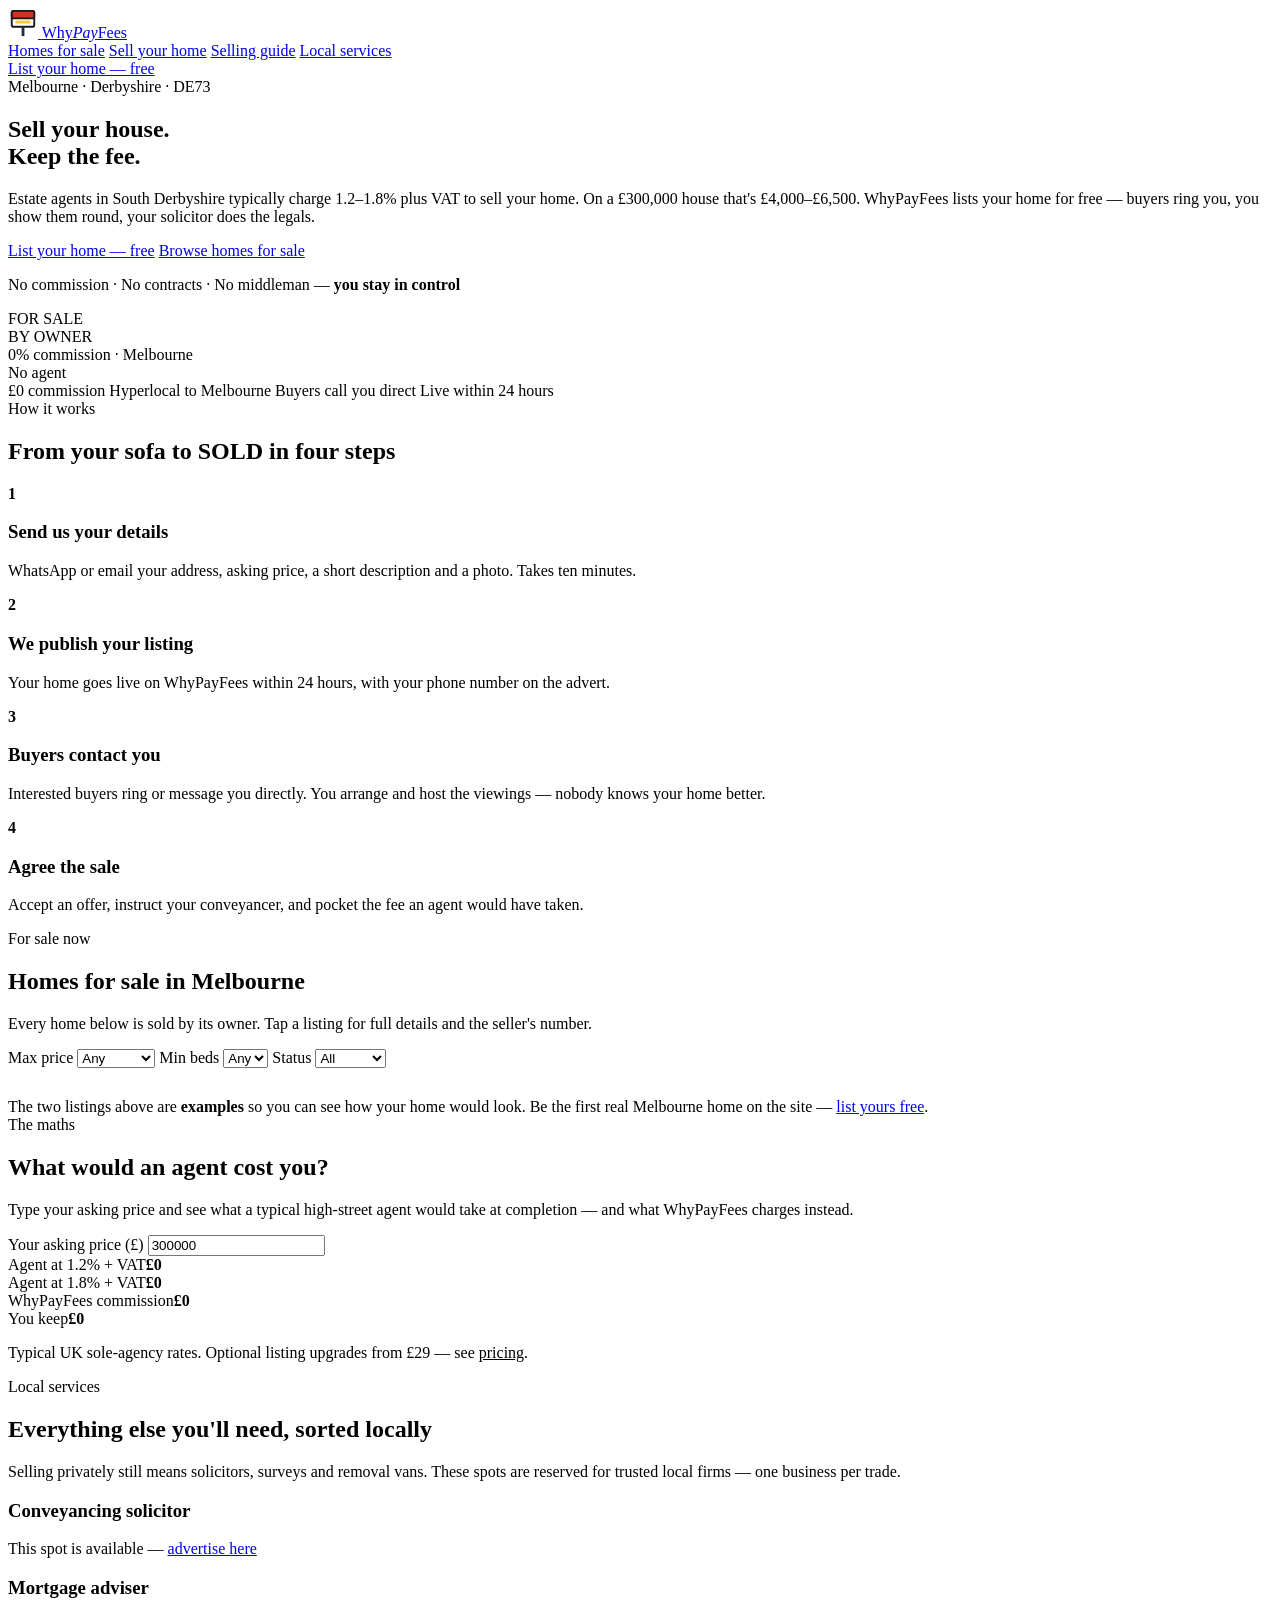
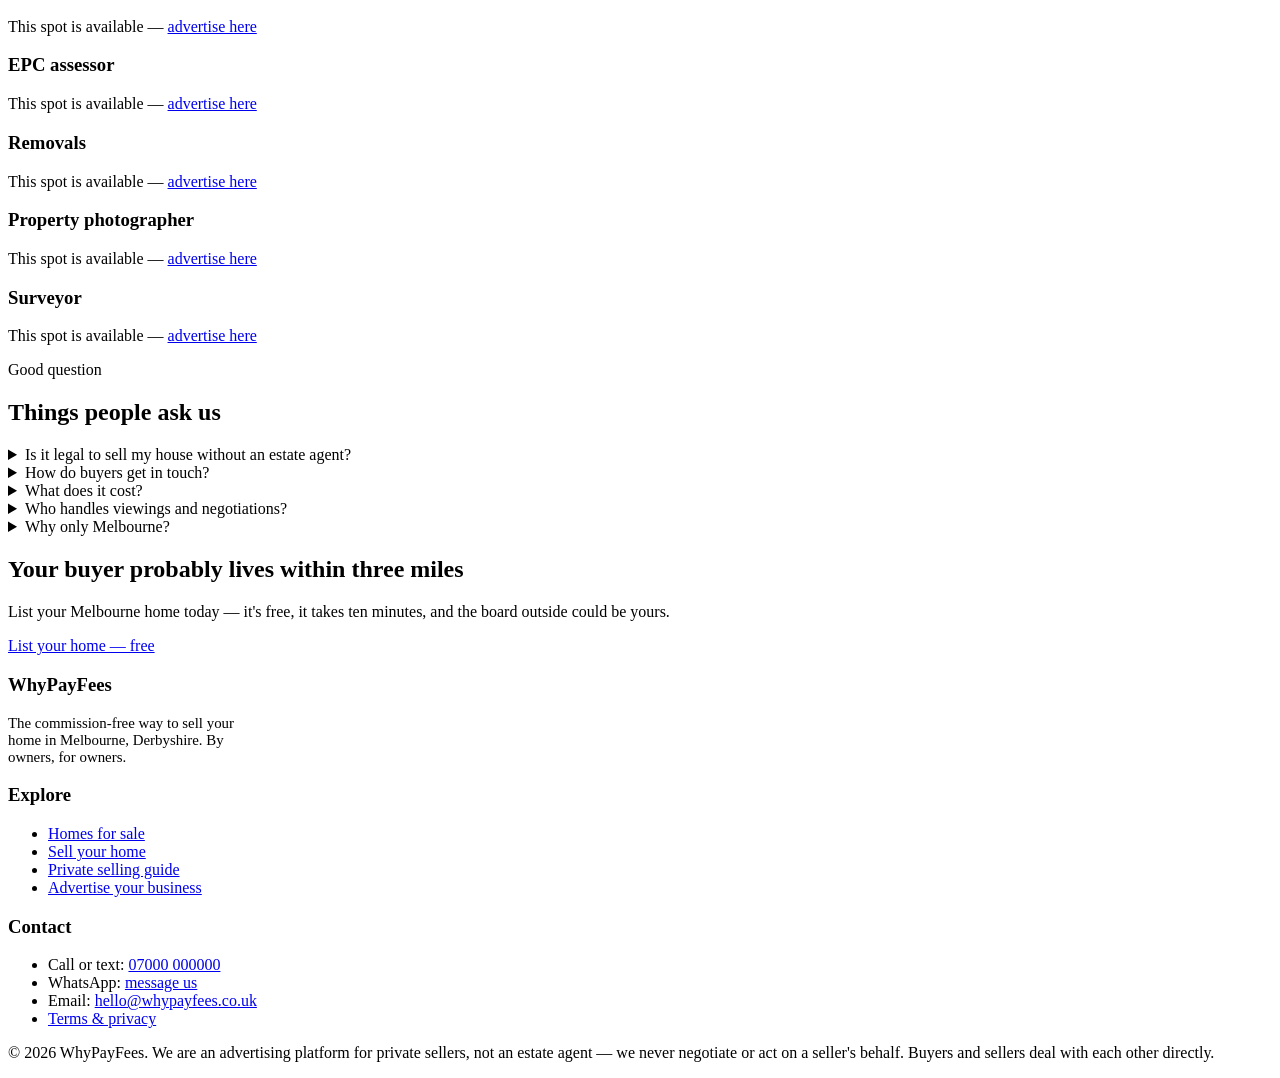
==== index.html @ 31cc15c2 "Add files via upload" ====
<!DOCTYPE html>
<html lang="en-GB">
<head>
<meta charset="UTF-8">
<meta name="viewport" content="width=device-width, initial-scale=1.0">
<title>WhyPayFees — Sell Your House Without an Estate Agent in Melbourne, Derbyshire</title>
<meta name="description" content="Melbourne's commission-free property site. List your home from £0, talk to buyers directly and keep thousands in estate agent fees. Hyperlocal to Melbourne, Derbyshire DE73.">
<link rel="canonical" href="https://whypayfees.co.uk/">
<meta property="og:title" content="WhyPayFees — Sell your house, pay no agent">
<meta property="og:description" content="Melbourne, Derbyshire's commission-free way to sell your home. Buyers call you direct.">
<meta property="og:type" content="website">
<meta property="og:url" content="https://whypayfees.co.uk/">
<link rel="icon" type="image/svg+xml" href="favicon.svg">
<link rel="preconnect" href="https://fonts.googleapis.com">
<link rel="preconnect" href="https://fonts.gstatic.com" crossorigin>
<link href="https://fonts.googleapis.com/css2?family=Atkinson+Hyperlegible:ital,wght@0,400;0,700;1,400&family=Bricolage+Grotesque:opsz,wght@12..96,400;12..96,700;12..96,800&display=swap" rel="stylesheet">
<link rel="stylesheet" href="css/style.css">
<script type="application/ld+json">
{
  "@context": "https://schema.org",
  "@type": "WebSite",
  "name": "WhyPayFees",
  "url": "https://whypayfees.co.uk/",
  "description": "Commission-free private house sales in Melbourne, Derbyshire."
}
</script>
</head>
<body>

<header>
  <div class="wrap nav">
    <a class="logo" href="index.html" aria-label="WhyPayFees home">
      <svg width="30" height="30" viewBox="0 0 64 64" aria-hidden="true"><rect x="8" y="6" width="48" height="34" rx="4" fill="#fff" stroke="#16191d" stroke-width="4"/><rect x="8" y="6" width="48" height="16" rx="4" fill="#d7301f" stroke="#16191d" stroke-width="4"/><rect x="29" y="40" width="6" height="20" fill="#1c2e4a"/><rect x="16" y="27" width="32" height="6" fill="#ffc72c"/></svg>
      <span>Why<em>Pay</em>Fees</span>
    </a>
    <nav class="nav-links" aria-label="Main">
      <a href="index.html#homes">Homes for sale</a>
      <a href="sell.html">Sell your home</a>
      <a href="guide.html">Selling guide</a>
      <a href="advertise.html">Local services</a>
    </nav>
    <a class="btn btn-red small nav-cta" href="sell.html">List your home — free</a>
  </div>
</header>

<main>

<!-- ============ HERO ============ -->
<section class="hero">
  <div class="wrap">
    <div class="hero-copy">
      <span class="eyebrow">Melbourne · Derbyshire · DE73</span>
      <h1>Sell your house.<br>Keep the fee.</h1>
      <p class="lede">Estate agents in South Derbyshire typically charge 1.2–1.8% plus VAT to sell your home. On a £300,000 house that's £4,000–£6,500. WhyPayFees lists your home for free — buyers ring you, you show them round, your solicitor does the legals.</p>
      <div class="btn-row">
        <a class="btn btn-red" href="sell.html">List your home — free</a>
        <a class="btn btn-ghost" href="#homes">Browse homes for sale</a>
      </div>
      <p class="hero-points">No commission · No contracts · No middleman — <strong>you stay in control</strong></p>
    </div>
    <div class="board-scene" aria-hidden="true">
      <div>
        <div class="board">
          <div class="board-band">FOR SALE</div>
          <div class="board-mid">BY OWNER</div>
          <div class="board-foot">0% commission · Melbourne</div>
          <div class="board-sticker">No agent</div>
        </div>
        <div class="post"></div>
      </div>
      <div class="grass"></div>
    </div>
  </div>
</section>

<div class="strip">
  <div class="wrap">
    <span>£0 commission</span>
    <span>Hyperlocal to Melbourne</span>
    <span>Buyers call you direct</span>
    <span>Live within 24 hours</span>
  </div>
</div>

<!-- ============ HOW IT WORKS ============ -->
<section>
  <div class="wrap">
    <span class="eyebrow">How it works</span>
    <h2>From your sofa to SOLD in four steps</h2>
    <div class="steps">
      <div class="step"><b class="num">1</b><h3>Send us your details</h3><p>WhatsApp or email your address, asking price, a short description and a photo. Takes ten minutes.</p></div>
      <div class="step"><b class="num">2</b><h3>We publish your listing</h3><p>Your home goes live on WhyPayFees within 24 hours, with your phone number on the advert.</p></div>
      <div class="step"><b class="num">3</b><h3>Buyers contact you</h3><p>Interested buyers ring or message you directly. You arrange and host the viewings — nobody knows your home better.</p></div>
      <div class="step"><b class="num">4</b><h3>Agree the sale</h3><p>Accept an offer, instruct your conveyancer, and pocket the fee an agent would have taken.</p></div>
    </div>
  </div>
</section>

<!-- ============ LISTINGS ============ -->
<section class="alt" id="homes">
  <div class="wrap">
    <span class="eyebrow">For sale now</span>
    <h2>Homes for sale in Melbourne</h2>
    <p class="lede">Every home below is sold by its owner. Tap a listing for full details and the seller's number.</p>

    <div class="filters">
      <label for="fPrice">Max price</label>
      <select id="fPrice">
        <option value="any">Any</option>
        <option value="250000">£250,000</option>
        <option value="350000">£350,000</option>
        <option value="500000">£500,000</option>
        <option value="750000">£750,000</option>
      </select>
      <label for="fBeds">Min beds</label>
      <select id="fBeds">
        <option value="any">Any</option>
        <option value="2">2+</option>
        <option value="3">3+</option>
        <option value="4">4+</option>
      </select>
      <label for="fStatus">Status</label>
      <select id="fStatus">
        <option value="any">All</option>
        <option value="For sale">For sale</option>
        <option value="SSTC">SSTC</option>
        <option value="Sold">Sold</option>
      </select>
      <span id="listingCount"></span>
    </div>

    <div class="grid" id="listingsGrid"></div>

    <div class="notice" style="margin-top:30px">The two listings above are <strong>examples</strong> so you can see how your home would look. Be the first real Melbourne home on the site — <a href="sell.html">list yours free</a>.</div>
  </div>
</section>

<!-- ============ SAVINGS TEASER ============ -->
<section>
  <div class="wrap">
    <div class="calc">
      <div>
        <span class="eyebrow" style="color:var(--sun)">The maths</span>
        <h2>What would an agent cost you?</h2>
        <p>Type your asking price and see what a typical high-street agent would take at completion — and what WhyPayFees charges instead.</p>
      </div>
      <div class="calc-io">
        <label for="calcPrice">Your asking price (£)</label>
        <input id="calcPrice" type="text" inputmode="numeric" value="300000">
        <div class="calc-results">
          <div><span>Agent at 1.2% + VAT</span><b id="calcLow">£0</b></div>
          <div><span>Agent at 1.8% + VAT</span><b id="calcHigh">£0</b></div>
          <div><span>WhyPayFees commission</span><b id="calcOurs">£0</b></div>
          <div><span>You keep</span><b id="calcSave">£0</b></div>
        </div>
        <p class="calc-note">Typical UK sole-agency rates. Optional listing upgrades from £29 — see <a href="sell.html" style="color:var(--sun)">pricing</a>.</p>
      </div>
    </div>
  </div>
</section>

<!-- ============ SPONSORS ============ -->
<section class="alt">
  <div class="wrap">
    <span class="eyebrow">Local services</span>
    <h2>Everything else you'll need, sorted locally</h2>
    <p class="lede">Selling privately still means solicitors, surveys and removal vans. These spots are reserved for trusted local firms — one business per trade.</p>
    <div class="sponsor-grid">
      <div class="sponsor"><h3>Conveyancing solicitor</h3><p>This spot is available — <a href="advertise.html">advertise here</a></p></div>
      <div class="sponsor"><h3>Mortgage adviser</h3><p>This spot is available — <a href="advertise.html">advertise here</a></p></div>
      <div class="sponsor"><h3>EPC assessor</h3><p>This spot is available — <a href="advertise.html">advertise here</a></p></div>
      <div class="sponsor"><h3>Removals</h3><p>This spot is available — <a href="advertise.html">advertise here</a></p></div>
      <div class="sponsor"><h3>Property photographer</h3><p>This spot is available — <a href="advertise.html">advertise here</a></p></div>
      <div class="sponsor"><h3>Surveyor</h3><p>This spot is available — <a href="advertise.html">advertise here</a></p></div>
    </div>
  </div>
</section>

<!-- ============ FAQ ============ -->
<section>
  <div class="wrap">
    <div class="center">
      <span class="eyebrow">Good question</span>
      <h2>Things people ask us</h2>
    </div>
    <div class="faq">
      <details>
        <summary>Is it legal to sell my house without an estate agent?</summary>
        <p>Completely. There is no law requiring you to use an agent — thousands of UK homes sell privately every year. You'll still use a solicitor or conveyancer for the legal work, exactly as you would with an agent. The one legal must-have is an Energy Performance Certificate (EPC) before your home is marketed.</p>
      </details>
      <details>
        <summary>How do buyers get in touch?</summary>
        <p>Your phone number is on your listing. Buyers call or text you directly to ask questions and book viewings. No portals, no call centres, no "your agent will get back to you".</p>
      </details>
      <details>
        <summary>What does it cost?</summary>
        <p>A standard listing — one photo, full description and your phone number — is free. Want up to ten photos? That's a one-off £29. A video tour and featured placement is £49. There is never a commission on the sale price.</p>
      </details>
      <details>
        <summary>Who handles viewings and negotiations?</summary>
        <p>You do — and that's the point. Nobody can answer questions about your home, your street and your neighbours like you can. Our free <a href="guide.html">selling guide</a> covers how to run viewings safely and handle offers with confidence.</p>
      </details>
      <details>
        <summary>Why only Melbourne?</summary>
        <p>Because hyperlocal works. Every buyer browsing this site is looking in Melbourne and the surrounding villages — Kings Newton, Ticknall, Wilson, Stanton by Bridge — not scrolling past your home on a national portal. We'd rather be the best in DE73 than average everywhere.</p>
      </details>
    </div>
  </div>
</section>

<!-- ============ CTA BAND ============ -->
<section class="cta-band">
  <div class="wrap">
    <h2>Your buyer probably lives within three miles</h2>
    <p>List your Melbourne home today — it's free, it takes ten minutes, and the board outside could be yours.</p>
    <div class="btn-row" style="justify-content:center">
      <a class="btn btn-ghost" href="sell.html">List your home — free</a>
    </div>
  </div>
</section>

</main>

<footer>
  <div class="wrap">
    <div>
      <h3>WhyPayFees</h3>
      <p style="font-size:.93rem;max-width:32ch">The commission-free way to sell your home in Melbourne, Derbyshire. By owners, for owners.</p>
    </div>
    <div>
      <h3>Explore</h3>
      <ul>
        <li><a href="index.html#homes">Homes for sale</a></li>
        <li><a href="sell.html">Sell your home</a></li>
        <li><a href="guide.html">Private selling guide</a></li>
        <li><a href="advertise.html">Advertise your business</a></li>
      </ul>
    </div>
    <div>
      <h3>Contact</h3>
      <ul>
        <!-- TODO: replace 07000 000000 and the wa.me number with your real mobile -->
        <li>Call or text: <a href="tel:07000000000">07000 000000</a></li>
        <li>WhatsApp: <a href="https://wa.me/447000000000">message us</a></li>
        <li>Email: <a href="mailto:hello@whypayfees.co.uk">hello@whypayfees.co.uk</a></li>
        <li><a href="legal.html">Terms &amp; privacy</a></li>
      </ul>
    </div>
    <p class="foot-note">© <span id="year">2026</span> WhyPayFees. We are an advertising platform for private sellers, not an estate agent — we never negotiate or act on a seller's behalf. Buyers and sellers deal with each other directly.</p>
  </div>
</footer>

<script src="js/listings.js"></script>
<script src="js/site.js"></script>
</body>
</html>
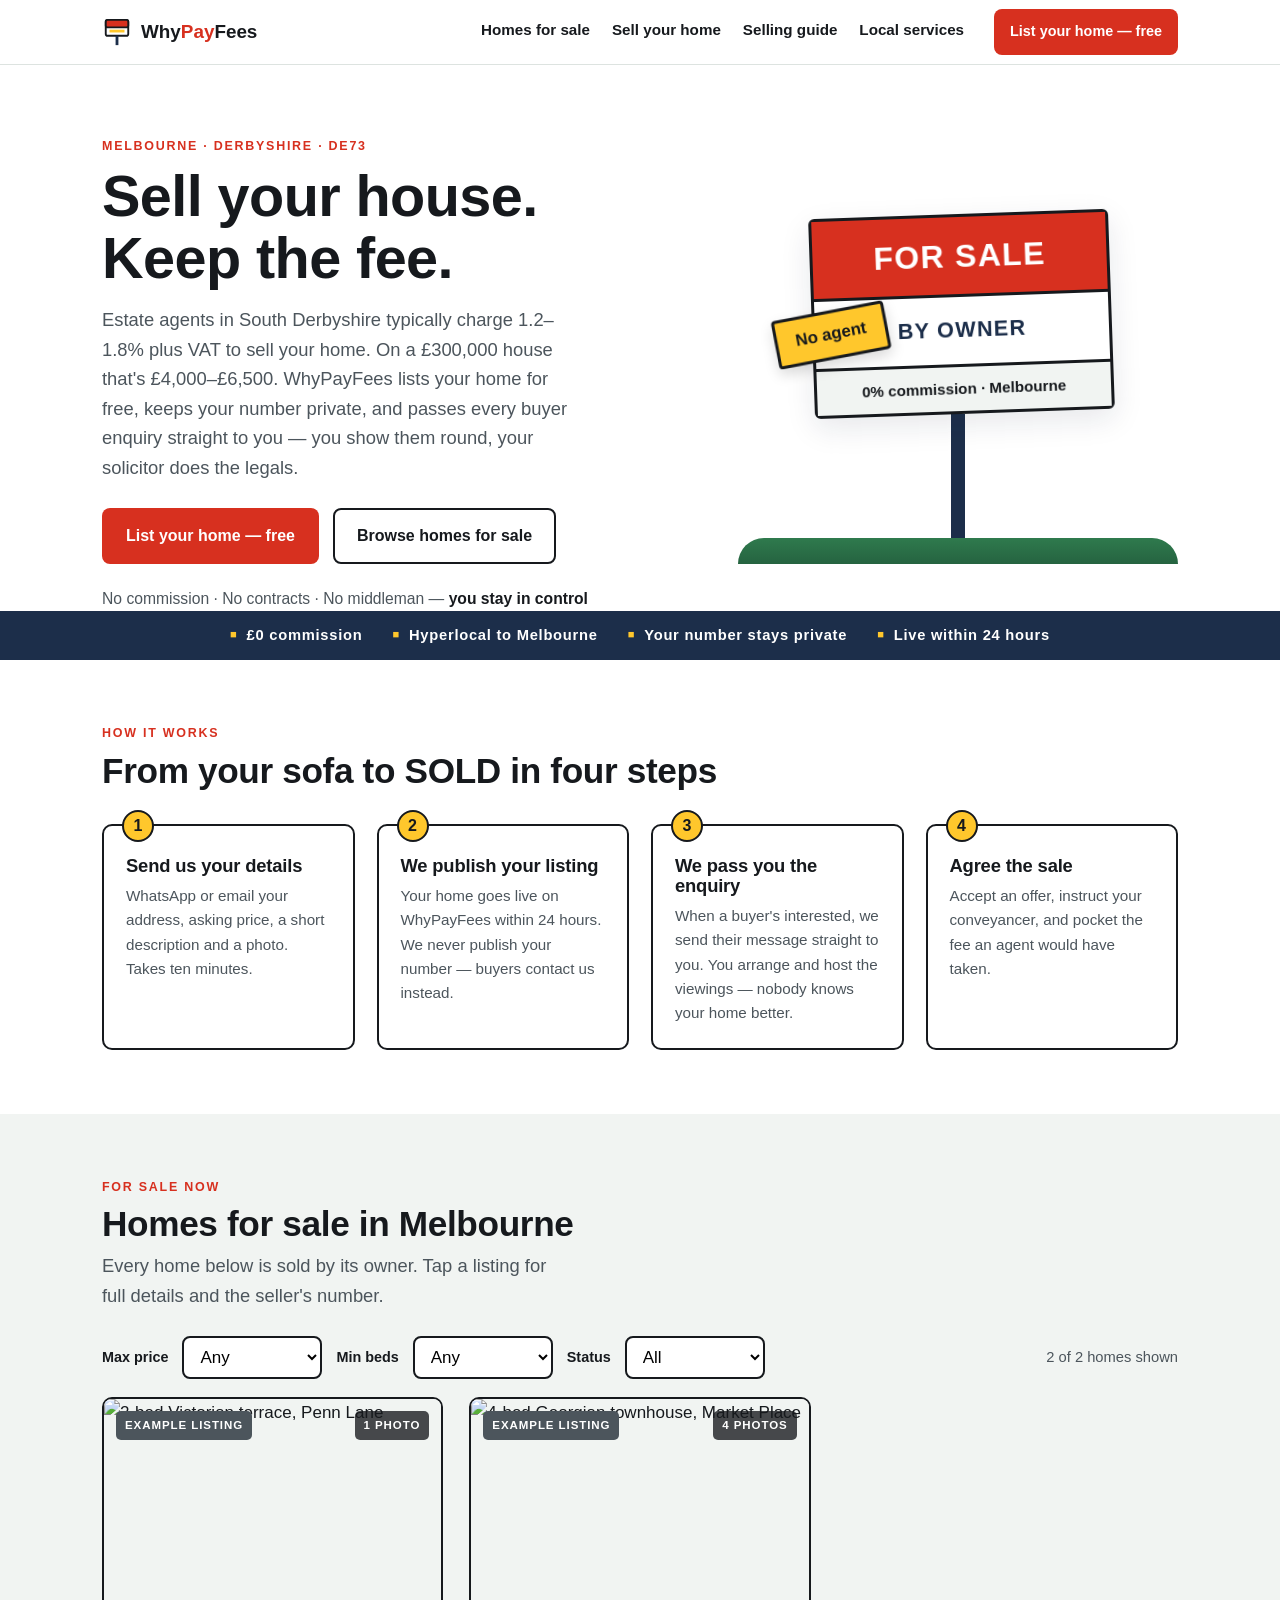
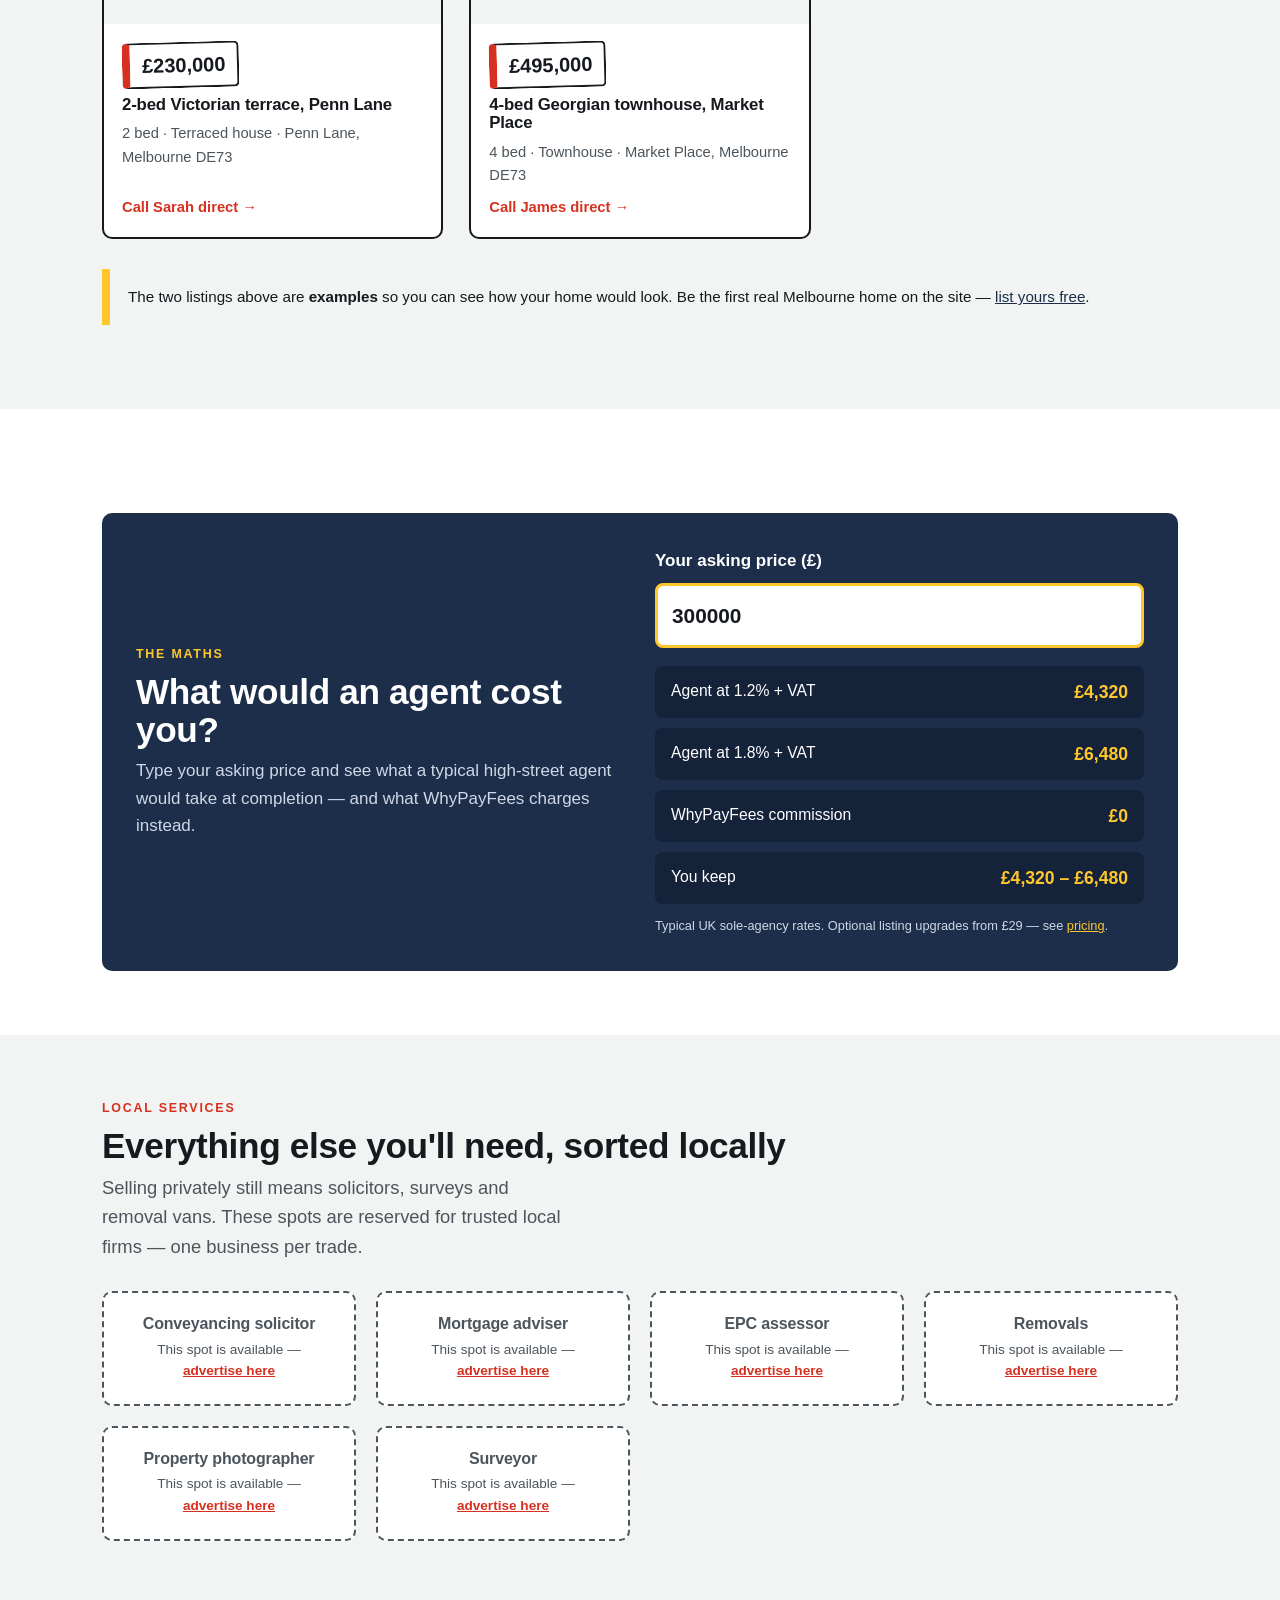
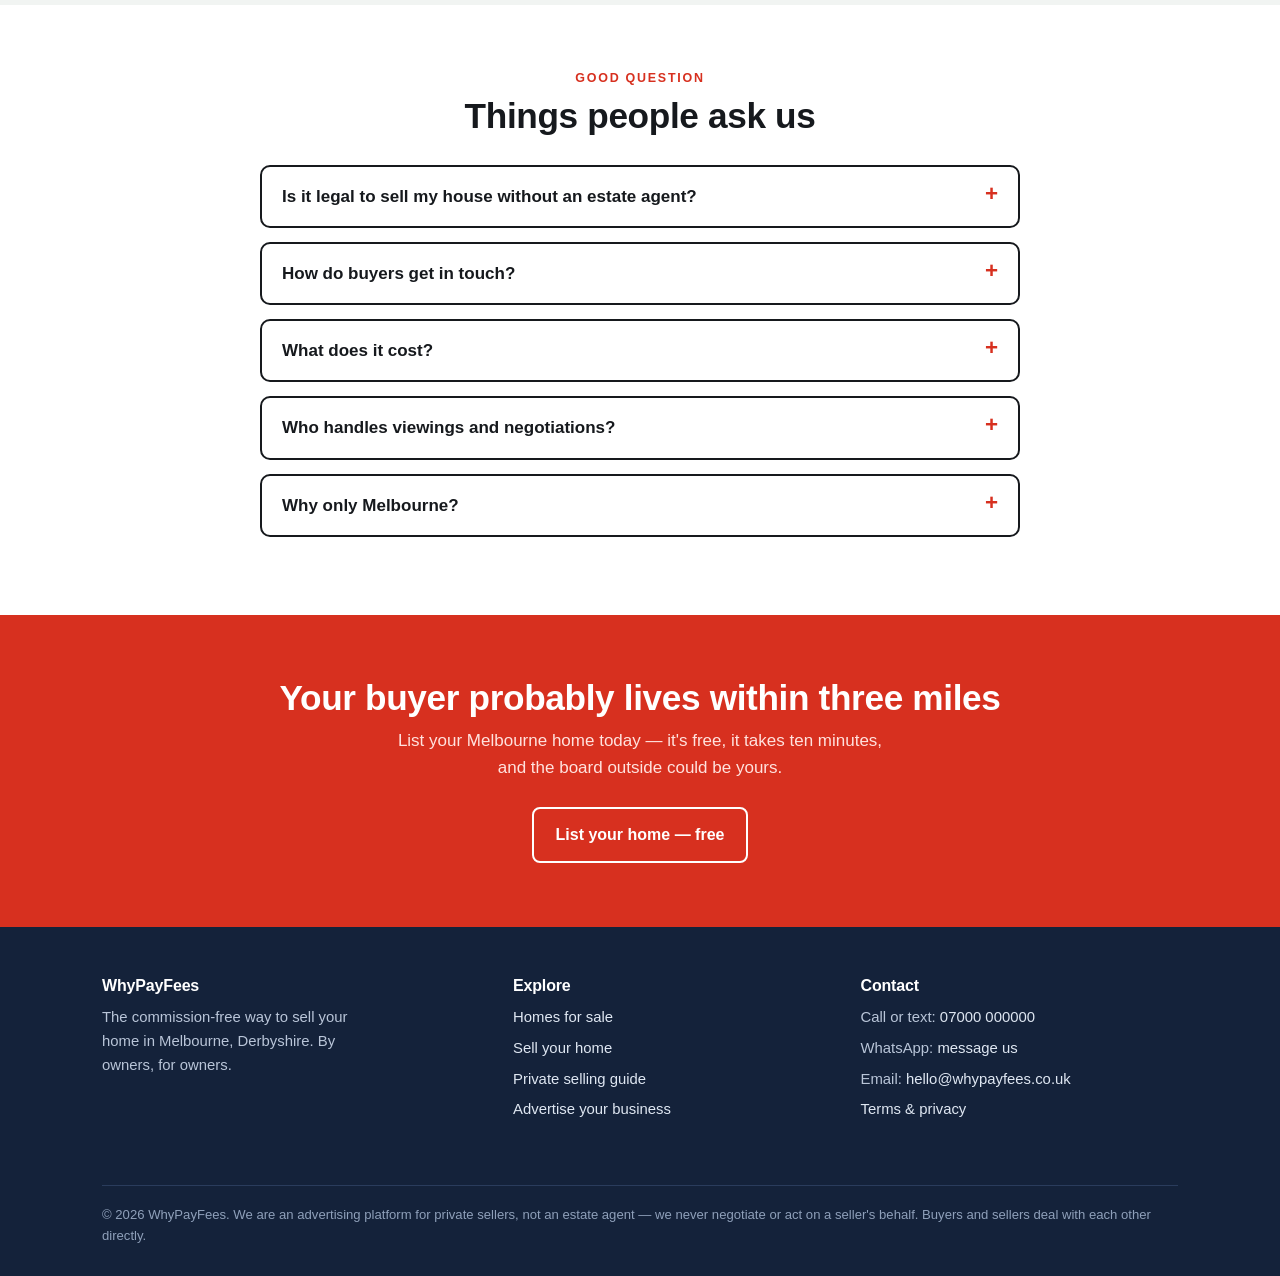
==== commit bcbfba3b: "Add files via upload" ====
--- a/index.html
+++ b/index.html
@@ -7,7 +7,7 @@
 <meta name="description" content="Melbourne's commission-free property site. List your home from £0, talk to buyers directly and keep thousands in estate agent fees. Hyperlocal to Melbourne, Derbyshire DE73.">
 <link rel="canonical" href="https://whypayfees.co.uk/">
 <meta property="og:title" content="WhyPayFees — Sell your house, pay no agent">
-<meta property="og:description" content="Melbourne, Derbyshire's commission-free way to sell your home. Buyers call you direct.">
+<meta property="og:description" content="Melbourne, Derbyshire's commission-free way to sell your home. Your number stays private — we pass every enquiry to you.">
 <meta property="og:type" content="website">
 <meta property="og:url" content="https://whypayfees.co.uk/">
 <link rel="icon" type="image/svg+xml" href="favicon.svg">
@@ -51,7 +51,7 @@
     <div class="hero-copy">
       <span class="eyebrow">Melbourne · Derbyshire · DE73</span>
       <h1>Sell your house.<br>Keep the fee.</h1>
-      <p class="lede">Estate agents in South Derbyshire typically charge 1.2–1.8% plus VAT to sell your home. On a £300,000 house that's £4,000–£6,500. WhyPayFees lists your home for free — buyers ring you, you show them round, your solicitor does the legals.</p>
+      <p class="lede">Estate agents in South Derbyshire typically charge 1.2–1.8% plus VAT to sell your home. On a £300,000 house that's £4,000–£6,500. WhyPayFees lists your home for free, keeps your number private, and passes every buyer enquiry straight to you — you show them round, your solicitor does the legals.</p>
       <div class="btn-row">
         <a class="btn btn-red" href="sell.html">List your home — free</a>
         <a class="btn btn-ghost" href="#homes">Browse homes for sale</a>
@@ -77,7 +77,7 @@
   <div class="wrap">
     <span>£0 commission</span>
     <span>Hyperlocal to Melbourne</span>
-    <span>Buyers call you direct</span>
+    <span>Your number stays private</span>
     <span>Live within 24 hours</span>
   </div>
 </div>
@@ -89,8 +89,8 @@
     <h2>From your sofa to SOLD in four steps</h2>
     <div class="steps">
       <div class="step"><b class="num">1</b><h3>Send us your details</h3><p>WhatsApp or email your address, asking price, a short description and a photo. Takes ten minutes.</p></div>
-      <div class="step"><b class="num">2</b><h3>We publish your listing</h3><p>Your home goes live on WhyPayFees within 24 hours, with your phone number on the advert.</p></div>
-      <div class="step"><b class="num">3</b><h3>Buyers contact you</h3><p>Interested buyers ring or message you directly. You arrange and host the viewings — nobody knows your home better.</p></div>
+      <div class="step"><b class="num">2</b><h3>We publish your listing</h3><p>Your home goes live on WhyPayFees within 24 hours. We never publish your number — buyers contact us instead.</p></div>
+      <div class="step"><b class="num">3</b><h3>We pass you the enquiry</h3><p>When a buyer's interested, we send their message straight to you. You arrange and host the viewings — nobody knows your home better.</p></div>
       <div class="step"><b class="num">4</b><h3>Agree the sale</h3><p>Accept an offer, instruct your conveyancer, and pocket the fee an agent would have taken.</p></div>
     </div>
   </div>
@@ -190,7 +190,7 @@
       </details>
       <details>
         <summary>How do buyers get in touch?</summary>
-        <p>Your phone number is on your listing. Buyers call or text you directly to ask questions and book viewings. No portals, no call centres, no "your agent will get back to you".</p>
+        <p>Buyers send their enquiry through WhyPayFees, and we pass it straight to you — usually within minutes. Your own number never appears on the advert, so you only hear from genuinely interested buyers, and you decide when to share your details with them. No portals, no call centres, no "your agent will get back to you".</p>
       </details>
       <details>
         <summary>What does it cost?</summary>
--- a/css/style.css
+++ b/css/style.css
@@ -0,0 +1,328 @@
+/* ============================================================
+   WhyPayFees â€” Melbourne, Derbyshire
+   Design language: the British "FOR SALE" board, reclaimed.
+   Palette: board white, signal red, signpost navy, sticker yellow.
+   Type: Bricolage Grotesque (display) + Atkinson Hyperlegible (body)
+   ============================================================ */
+
+:root{
+  --paper:#ffffff;
+  --mist:#f1f4f2;
+  --ink:#16191d;
+  --slate:#4c555c;
+  --board-red:#d7301f;
+  --board-red-dark:#b2271a;
+  --navy:#1c2e4a;
+  --navy-deep:#14223a;
+  --sun:#ffc72c;
+  --line:#dde3e0;
+  --radius:10px;
+  --shadow:0 10px 30px rgba(20,34,58,.10);
+  --maxw:1120px;
+}
+
+*{box-sizing:border-box;margin:0;padding:0}
+html{scroll-behavior:smooth}
+body{
+  font-family:"Atkinson Hyperlegible",Arial,Helvetica,sans-serif;
+  font-size:17px;line-height:1.6;color:var(--ink);background:var(--paper);
+  -webkit-font-smoothing:antialiased;
+}
+img{max-width:100%;display:block}
+a{color:var(--navy)}
+:focus-visible{outline:3px solid var(--sun);outline-offset:2px;border-radius:4px}
+
+h1,h2,h3,.display{
+  font-family:"Bricolage Grotesque","Arial Black",Arial,sans-serif;
+  line-height:1.08;letter-spacing:-.01em;color:var(--ink);
+}
+h1{font-size:clamp(2.3rem,5.4vw,3.6rem);font-weight:800}
+h2{font-size:clamp(1.6rem,3.4vw,2.2rem);font-weight:800;margin-bottom:.5rem}
+h3{font-size:1.15rem;font-weight:700}
+.eyebrow{
+  font-family:"Bricolage Grotesque",Arial,sans-serif;font-weight:700;
+  text-transform:uppercase;letter-spacing:.14em;font-size:.78rem;color:var(--board-red);
+  display:block;margin-bottom:.5rem;
+}
+.lede{font-size:1.15rem;color:var(--slate);max-width:46ch}
+.center{text-align:center}
+.center .lede{margin:0 auto}
+
+.wrap{max-width:var(--maxw);margin:0 auto;padding:0 22px}
+section{padding:64px 0}
+section.tight{padding:40px 0}
+.alt{background:var(--mist)}
+
+/* ---------- Header ---------- */
+header{
+  position:sticky;top:0;z-index:50;background:var(--paper);
+  border-bottom:1px solid var(--line);
+}
+.nav{display:flex;align-items:center;gap:22px;min-height:64px}
+.logo{
+  display:flex;align-items:center;gap:9px;text-decoration:none;color:var(--ink);
+  font-family:"Bricolage Grotesque",Arial,sans-serif;font-weight:800;font-size:1.18rem;
+}
+.logo svg{flex:0 0 auto}
+.logo span em{color:var(--board-red);font-style:normal}
+.nav-links{display:flex;gap:18px;margin-left:auto;flex-wrap:wrap}
+.nav-links a{
+  text-decoration:none;color:var(--ink);font-weight:700;font-size:.95rem;padding:6px 2px;
+  border-bottom:3px solid transparent;
+}
+.nav-links a:hover{border-bottom-color:var(--sun)}
+.nav-links a.active{border-bottom-color:var(--board-red)}
+.nav-cta{margin-left:6px}
+
+/* ---------- Buttons ---------- */
+.btn{
+  display:inline-block;font-family:"Bricolage Grotesque",Arial,sans-serif;font-weight:700;
+  font-size:1rem;text-decoration:none;border-radius:8px;padding:13px 22px;cursor:pointer;
+  border:2px solid transparent;transition:transform .12s ease,background .12s ease;
+}
+.btn:active{transform:translateY(1px)}
+.btn-red{background:var(--board-red);color:#fff}
+.btn-red:hover{background:var(--board-red-dark)}
+.btn-navy{background:var(--navy);color:#fff}
+.btn-navy:hover{background:var(--navy-deep)}
+.btn-ghost{background:transparent;color:var(--ink);border-color:var(--ink)}
+.btn-ghost:hover{background:var(--ink);color:#fff}
+.btn-row{display:flex;gap:14px;flex-wrap:wrap;margin-top:26px}
+.btn.small{padding:9px 14px;font-size:.9rem}
+
+/* ---------- Hero + the board (signature) ---------- */
+.hero{padding:72px 0 0;overflow:hidden}
+.hero .wrap{display:grid;grid-template-columns:1.15fr .85fr;gap:40px;align-items:center}
+.hero-copy p.lede{margin-top:16px}
+.hero-points{margin-top:22px;color:var(--slate);font-size:.98rem}
+.hero-points strong{color:var(--ink)}
+
+.board-scene{position:relative;display:flex;justify-content:center;align-items:flex-end;min-height:380px}
+.board{
+  position:relative;width:300px;background:#fff;border:3px solid var(--ink);
+  border-radius:6px;box-shadow:var(--shadow);transform:rotate(-2deg);
+  transform-origin:top center;animation:settle 1.6s ease-out both;
+}
+.board-band{
+  background:var(--board-red);color:#fff;text-align:center;padding:14px 10px 12px;
+  font-family:"Bricolage Grotesque",Arial,sans-serif;font-weight:800;font-size:2rem;
+  letter-spacing:.04em;border-bottom:3px solid var(--ink);
+}
+.board-mid{
+  text-align:center;padding:16px 12px;font-family:"Bricolage Grotesque",Arial,sans-serif;
+  font-weight:800;font-size:1.35rem;color:var(--navy);letter-spacing:.06em;
+}
+.board-foot{
+  text-align:center;border-top:3px solid var(--ink);padding:10px;
+  font-weight:700;font-size:.95rem;color:var(--ink);background:var(--mist);
+}
+.board-sticker{
+  position:absolute;top:46%;left:-14%;background:var(--sun);color:var(--ink);
+  font-family:"Bricolage Grotesque",Arial,sans-serif;font-weight:800;font-size:1.05rem;
+  padding:8px 18px;transform:rotate(-9deg);border:3px solid var(--ink);border-radius:4px;
+  box-shadow:0 6px 14px rgba(0,0,0,.15);
+}
+.post{width:14px;height:150px;background:var(--navy);margin:0 auto;border-radius:0 0 4px 4px}
+.grass{
+  position:absolute;left:0;right:0;bottom:0;height:26px;border-radius:60px 60px 0 0;
+  background:linear-gradient(180deg,#2f7a4d,#256340);
+}
+@keyframes settle{
+  0%{transform:rotate(-7deg)}40%{transform:rotate(1.5deg)}70%{transform:rotate(-3deg)}100%{transform:rotate(-2deg)}
+}
+
+/* ---------- Ticker strip ---------- */
+.strip{
+  background:var(--navy);color:#fff;padding:13px 0;margin-top:0;
+}
+.strip .wrap{display:flex;gap:30px;justify-content:center;flex-wrap:wrap;
+  font-family:"Bricolage Grotesque",Arial,sans-serif;font-weight:700;font-size:.92rem;letter-spacing:.05em}
+.strip span::before{content:"\25A0";color:var(--sun);margin-right:9px;font-size:.7rem;vertical-align:2px}
+
+/* ---------- Steps ---------- */
+.steps{display:grid;grid-template-columns:repeat(4,1fr);gap:22px;margin-top:34px}
+.step{background:#fff;border:2px solid var(--ink);border-radius:var(--radius);padding:22px;position:relative}
+.step b.num{
+  position:absolute;top:-16px;left:18px;background:var(--sun);border:2px solid var(--ink);
+  font-family:"Bricolage Grotesque",Arial,sans-serif;font-weight:800;
+  width:32px;height:32px;border-radius:50%;display:grid;place-items:center;font-size:1rem;
+}
+.step h3{margin:8px 0 8px}
+.step p{font-size:.95rem;color:var(--slate)}
+
+/* ---------- Listings ---------- */
+.filters{display:flex;gap:14px;flex-wrap:wrap;margin:26px 0 8px;align-items:center}
+.filters label{font-weight:700;font-size:.9rem}
+.filters select{
+  font:inherit;padding:9px 12px;border:2px solid var(--ink);border-radius:8px;background:#fff;min-width:140px;
+}
+#listingCount{margin-left:auto;color:var(--slate);font-size:.92rem}
+
+.grid{display:grid;grid-template-columns:repeat(auto-fill,minmax(270px,1fr));gap:26px;margin-top:18px}
+.card{
+  background:#fff;border:2px solid var(--ink);border-radius:var(--radius);overflow:hidden;
+  text-decoration:none;color:var(--ink);display:flex;flex-direction:column;
+  transition:transform .15s ease,box-shadow .15s ease;
+}
+.card:hover{transform:translateY(-4px);box-shadow:var(--shadow)}
+.card-media{position:relative;aspect-ratio:3/2;background:var(--mist)}
+.card-media img{width:100%;height:100%;object-fit:cover}
+.badge{
+  position:absolute;top:12px;left:12px;background:var(--navy);color:#fff;
+  font-family:"Bricolage Grotesque",Arial,sans-serif;font-weight:700;font-size:.72rem;
+  letter-spacing:.08em;text-transform:uppercase;padding:5px 9px;border-radius:5px;
+}
+.badge.example{background:var(--slate)}
+.badge.photos{left:auto;right:12px;background:rgba(22,25,29,.78)}
+.status-strip{
+  position:absolute;inset:auto -10% 18% -10%;background:var(--board-red);color:#fff;text-align:center;
+  font-family:"Bricolage Grotesque",Arial,sans-serif;font-weight:800;font-size:1.2rem;letter-spacing:.12em;
+  padding:7px 0;transform:rotate(-7deg);border-top:2px solid var(--ink);border-bottom:2px solid var(--ink);
+}
+.card-body{padding:18px;display:flex;flex-direction:column;gap:8px;flex:1}
+.price-tag{
+  align-self:flex-start;background:#fff;border:2px solid var(--ink);border-left:8px solid var(--board-red);
+  font-family:"Bricolage Grotesque",Arial,sans-serif;font-weight:800;font-size:1.25rem;
+  padding:5px 12px;border-radius:5px;transform:rotate(-1.5deg);
+}
+.card-body h3{font-size:1.05rem}
+.card-meta{color:var(--slate);font-size:.92rem}
+.card-cta{margin-top:auto;font-weight:700;color:var(--board-red);font-size:.92rem}
+
+/* ---------- Listing detail page ---------- */
+.detail{display:grid;grid-template-columns:1.25fr .75fr;gap:36px;align-items:start;padding-top:40px}
+.gallery-main{border:2px solid var(--ink);border-radius:var(--radius);overflow:hidden;aspect-ratio:3/2;background:var(--mist)}
+.gallery-main img{width:100%;height:100%;object-fit:cover}
+.thumbs{display:flex;gap:10px;margin-top:12px;flex-wrap:wrap}
+.thumbs button{
+  border:2px solid var(--ink);border-radius:6px;overflow:hidden;width:86px;aspect-ratio:3/2;
+  background:none;cursor:pointer;padding:0;opacity:.65;
+}
+.thumbs button.on,.thumbs button:hover{opacity:1;outline:3px solid var(--sun)}
+.thumbs img{width:100%;height:100%;object-fit:cover}
+.panel{
+  border:2px solid var(--ink);border-radius:var(--radius);padding:24px;background:#fff;
+  position:sticky;top:84px;box-shadow:var(--shadow);
+}
+.panel .price-tag{font-size:1.6rem;margin-bottom:10px}
+.facts{list-style:none;margin:14px 0;border-top:1px solid var(--line)}
+.facts li{display:flex;justify-content:space-between;gap:12px;padding:9px 0;border-bottom:1px solid var(--line);font-size:.95rem}
+.facts li b{font-weight:700}
+.panel .btn{display:block;text-align:center;margin-top:10px}
+.deal-direct{margin-top:14px;font-size:.85rem;color:var(--slate);background:var(--mist);padding:10px 12px;border-radius:8px}
+.desc{margin-top:34px;max-width:70ch}
+.desc h2{margin-top:26px}
+.desc p{margin:12px 0}
+.video-wrap{margin-top:18px;aspect-ratio:16/9;border:2px solid var(--ink);border-radius:var(--radius);overflow:hidden}
+.video-wrap iframe{width:100%;height:100%;border:0}
+
+/* ---------- Pricing ---------- */
+.tiers{display:grid;grid-template-columns:repeat(3,1fr);gap:24px;margin-top:34px}
+.tier{background:#fff;border:2px solid var(--ink);border-radius:var(--radius);padding:26px;display:flex;flex-direction:column;position:relative}
+.tier.featured{border-color:var(--board-red);box-shadow:var(--shadow)}
+.tier .flag{
+  position:absolute;top:-14px;right:16px;background:var(--board-red);color:#fff;border:2px solid var(--ink);
+  font-family:"Bricolage Grotesque",Arial,sans-serif;font-weight:700;font-size:.72rem;
+  letter-spacing:.08em;text-transform:uppercase;padding:4px 10px;border-radius:5px;transform:rotate(2deg);
+}
+.tier h3{font-size:1.2rem}
+.tier .amount{font-family:"Bricolage Grotesque",Arial,sans-serif;font-weight:800;font-size:2.1rem;margin:8px 0 2px}
+.tier .amount small{font-size:.95rem;font-weight:700;color:var(--slate)}
+.tier ul{list-style:none;margin:16px 0 22px;flex:1}
+.tier li{padding:7px 0 7px 26px;position:relative;font-size:.95rem;border-bottom:1px dashed var(--line)}
+.tier li::before{content:"âœ“";position:absolute;left:2px;color:var(--board-red);font-weight:700}
+.tier li.no::before{content:"â€”";color:var(--slate)}
+.tier li.no{color:var(--slate)}
+
+/* ---------- Calculator ---------- */
+.calc{
+  background:var(--navy);color:#fff;border-radius:var(--radius);padding:34px;margin-top:40px;
+  display:grid;grid-template-columns:1fr 1fr;gap:30px;align-items:center;
+}
+.calc h2{color:#fff}
+.calc p{color:#cfd8e6}
+.calc-io label{display:block;font-weight:700;margin-bottom:8px}
+.calc-io input{
+  font:inherit;font-size:1.3rem;font-weight:700;width:100%;padding:13px 14px;border-radius:8px;
+  border:3px solid var(--sun);background:#fff;color:var(--ink);
+}
+.calc-results{margin-top:18px;display:grid;gap:10px}
+.calc-results div{background:var(--navy-deep);border-radius:8px;padding:12px 16px;display:flex;justify-content:space-between;font-size:.98rem}
+.calc-results b{color:var(--sun);font-family:"Bricolage Grotesque",Arial,sans-serif;font-size:1.1rem}
+.calc-note{font-size:.8rem;color:#9fb0c8;margin-top:12px}
+
+/* ---------- Sponsors ---------- */
+.sponsor-grid{display:grid;grid-template-columns:repeat(auto-fill,minmax(220px,1fr));gap:20px;margin-top:30px}
+.sponsor{
+  border:2px dashed var(--slate);border-radius:var(--radius);padding:22px;text-align:center;color:var(--slate);
+  background:#fff;
+}
+.sponsor.live{border-style:solid;border-color:var(--ink);color:var(--ink)}
+.sponsor h3{font-size:1rem;margin-bottom:6px;color:inherit}
+.sponsor p{font-size:.85rem}
+.sponsor a{color:var(--board-red);font-weight:700}
+
+/* ---------- FAQ ---------- */
+.faq{max-width:760px;margin:30px auto 0}
+.faq details{border:2px solid var(--ink);border-radius:var(--radius);background:#fff;margin-bottom:14px;overflow:hidden}
+.faq summary{
+  cursor:pointer;padding:16px 20px;font-family:"Bricolage Grotesque",Arial,sans-serif;font-weight:700;
+  list-style:none;display:flex;justify-content:space-between;gap:14px;
+}
+.faq summary::after{content:"+";color:var(--board-red);font-size:1.4rem;line-height:1}
+.faq details[open] summary::after{content:"â€“"}
+.faq details p{padding:0 20px 18px;color:var(--slate)}
+
+/* ---------- Checklist / content blocks ---------- */
+.check-card{background:#fff;border:2px solid var(--ink);border-radius:var(--radius);padding:26px;margin-top:24px}
+.check-card ul{margin:10px 0 0 22px}
+.check-card li{margin:7px 0}
+.prose{max-width:72ch}
+.prose h2{margin:34px 0 10px}
+.prose h3{margin:22px 0 8px}
+.prose p{margin:12px 0}
+.prose ul,.prose ol{margin:12px 0 12px 24px}
+.prose li{margin:6px 0}
+.notice{
+  border-left:8px solid var(--sun);background:var(--mist);padding:16px 18px;border-radius:0 8px 8px 0;
+  margin:20px 0;font-size:.95rem;
+}
+
+/* ---------- CTA band ---------- */
+.cta-band{background:var(--board-red);color:#fff;text-align:center}
+.cta-band h2{color:#fff}
+.cta-band p{color:#ffe2de;max-width:54ch;margin:10px auto 0}
+.cta-band .btn-ghost{border-color:#fff;color:#fff}
+.cta-band .btn-ghost:hover{background:#fff;color:var(--board-red)}
+
+/* ---------- Footer ---------- */
+footer{background:var(--navy-deep);color:#b9c5d8;padding:50px 0 30px;margin-top:0}
+footer .wrap{display:grid;grid-template-columns:1.2fr 1fr 1fr;gap:30px}
+footer h3{color:#fff;font-size:1rem;margin-bottom:12px}
+footer a{color:#dfe7f2;text-decoration:none}
+footer a:hover{text-decoration:underline}
+footer ul{list-style:none}
+footer li{margin:7px 0;font-size:.93rem}
+.foot-note{grid-column:1/-1;border-top:1px solid #2a3c5c;margin-top:26px;padding-top:18px;font-size:.82rem;color:#8fa0ba}
+
+/* ---------- Responsive ---------- */
+@media(max-width:900px){
+  .hero .wrap{grid-template-columns:1fr;gap:20px}
+  .board-scene{min-height:330px;margin-top:10px}
+  .steps{grid-template-columns:repeat(2,1fr)}
+  .detail{grid-template-columns:1fr}
+  .panel{position:static}
+  .tiers{grid-template-columns:1fr}
+  .calc{grid-template-columns:1fr}
+  footer .wrap{grid-template-columns:1fr 1fr}
+}
+@media(max-width:560px){
+  .steps{grid-template-columns:1fr}
+  .nav{flex-wrap:wrap;padding:10px 0}
+  .nav-links{gap:12px;font-size:.9rem;margin-left:0}
+  footer .wrap{grid-template-columns:1fr}
+}
+@media(prefers-reduced-motion:reduce){
+  *{animation:none!important;transition:none!important}
+  html{scroll-behavior:auto}
+}
